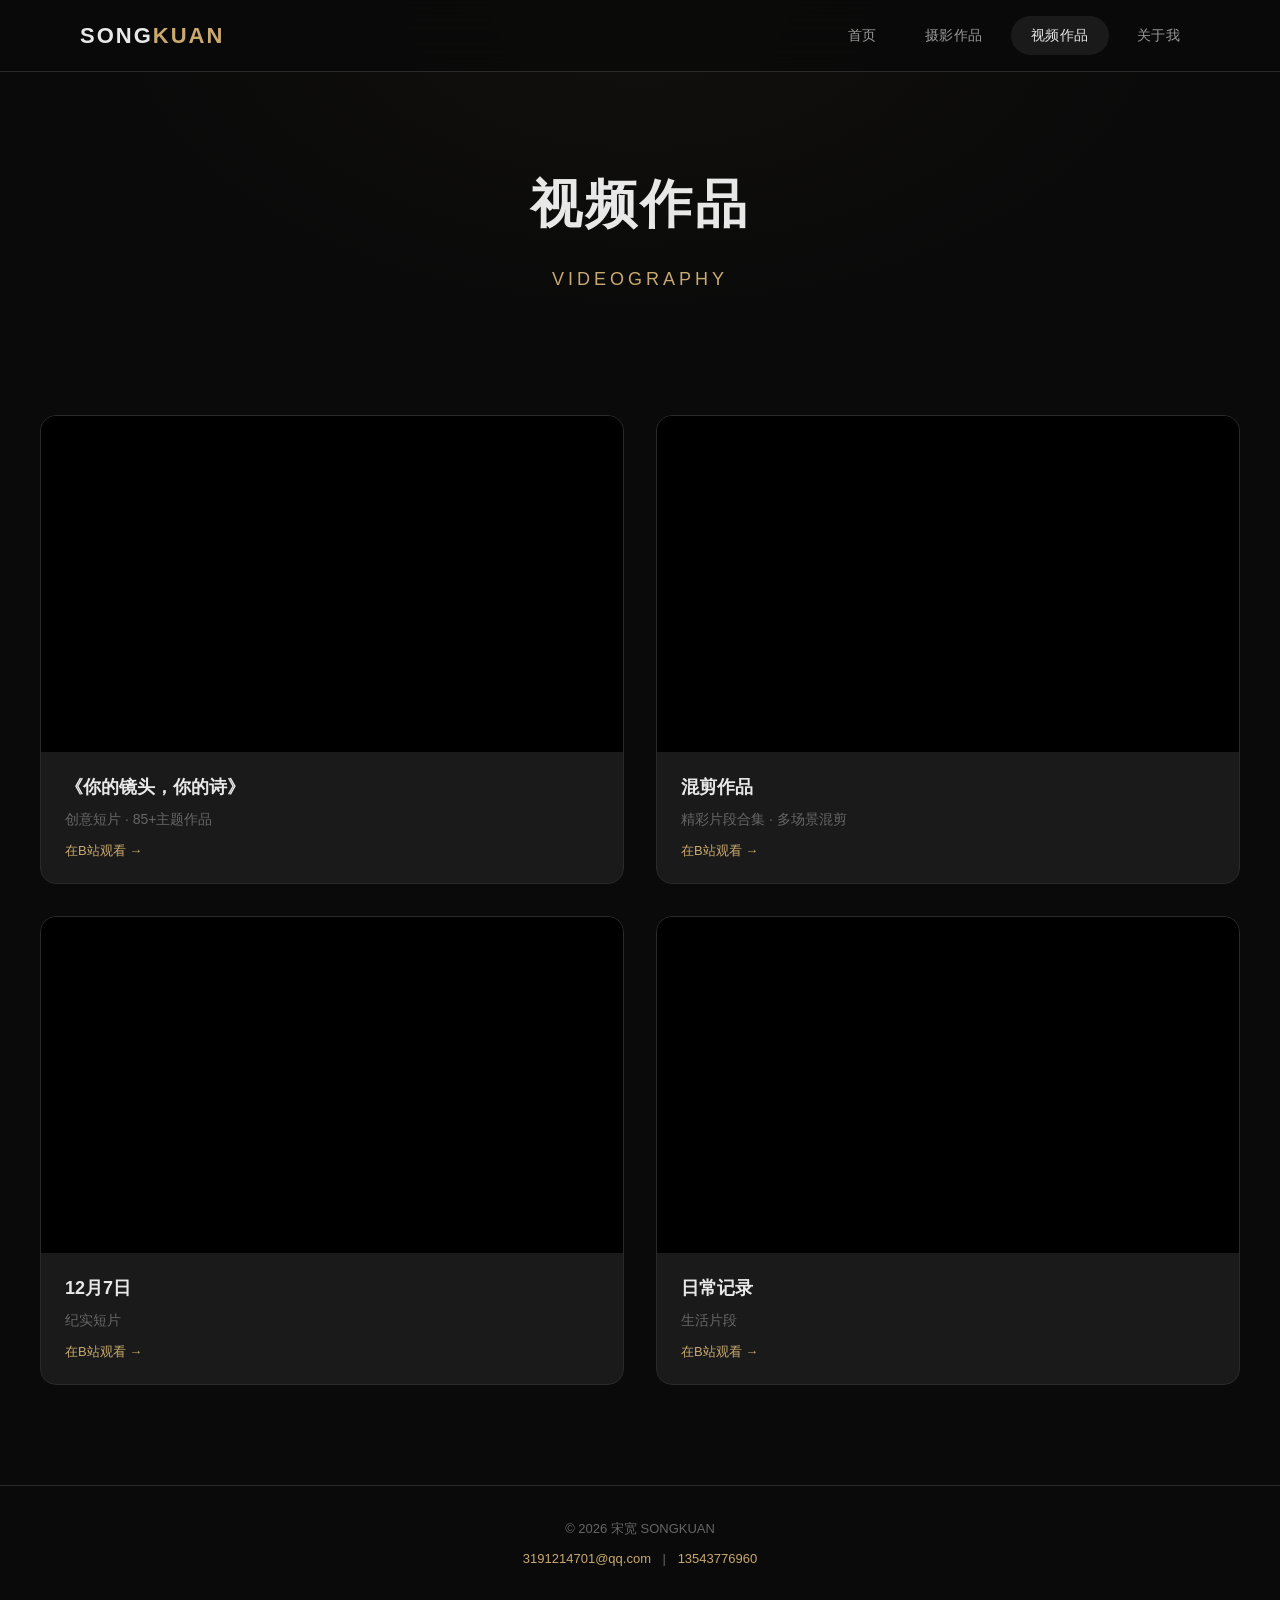
==== video.html @ 389e20d6 "Initial commit: portfolio website" ====
<!DOCTYPE html>
<html lang="zh-CN">
<head>
  <meta charset="UTF-8">
  <meta name="viewport" content="width=device-width, initial-scale=1.0">
  <title>视频作品 · 宋宽</title>
  <link rel="stylesheet" href="css/style.css">
</head>
<body>

<header class="header">
  <div class="container">
    <a href="index.html" class="logo">SONG<span>KUAN</span></a>
    <button class="menu-toggle" id="menuToggle" aria-label="菜单">
      <span></span><span></span><span></span>
    </button>
    <nav class="nav" id="nav">
      <a href="index.html">首页</a>
      <a href="gallery.html">摄影作品</a>
      <a href="video.html" class="active">视频作品</a>
      <a href="about.html">关于我</a>
    </nav>
  </div>
</header>

<section class="about-hero">
  <h1>视频<span>作品</span></h1>
  <p class="subtitle">VIDEOGRAPHY</p>
</section>

<section class="section" style="padding-top: 40px;">
  <div class="container">
    <div class="video-grid" id="videoGrid">

      <!-- 视频1: 你的镜头你的诗 -->
      <div class="video-card fade-up">
        <div class="video-embed">
          <iframe
            src="https://player.bilibili.com/player.html?bvid=替换为BV号&high_quality=1"
            scrolling="no" border="0" frameborder="no" framespacing="0"
            allowfullscreen="true"
            loading="lazy">
          </iframe>
        </div>
        <div class="video-info">
          <h3>《你的镜头，你的诗》</h3>
          <p>创意短片 · 85+主题作品</p>
          <a href="https://www.bilibili.com/video/替换为BV号" target="_blank" class="video-bilibili-link">在B站观看 →</a>
        </div>
      </div>

      <!-- 视频2: 混剪作品 -->
      <div class="video-card fade-up">
        <div class="video-embed">
          <iframe
            src="https://player.bilibili.com/player.html?bvid=替换为BV号&high_quality=1"
            scrolling="no" border="0" frameborder="no" framespacing="0"
            allowfullscreen="true"
            loading="lazy">
          </iframe>
        </div>
        <div class="video-info">
          <h3>混剪作品</h3>
          <p>精彩片段合集 · 多场景混剪</p>
          <a href="https://www.bilibili.com/video/替换为BV号" target="_blank" class="video-bilibili-link">在B站观看 →</a>
        </div>
      </div>

      <!-- 视频3: 12月7日 -->
      <div class="video-card fade-up">
        <div class="video-embed">
          <iframe
            src="https://player.bilibili.com/player.html?bvid=替换为BV号&high_quality=1"
            scrolling="no" border="0" frameborder="no" framespacing="0"
            allowfullscreen="true"
            loading="lazy">
          </iframe>
        </div>
        <div class="video-info">
          <h3>12月7日</h3>
          <p>纪实短片</p>
          <a href="https://www.bilibili.com/video/替换为BV号" target="_blank" class="video-bilibili-link">在B站观看 →</a>
        </div>
      </div>

      <!-- 视频4: 微信视频 -->
      <div class="video-card fade-up">
        <div class="video-embed">
          <iframe
            src="https://player.bilibili.com/player.html?bvid=替换为BV号&high_quality=1"
            scrolling="no" border="0" frameborder="no" framespacing="0"
            allowfullscreen="true"
            loading="lazy">
          </iframe>
        </div>
        <div class="video-info">
          <h3>日常记录</h3>
          <p>生活片段</p>
          <a href="https://www.bilibili.com/video/替换为BV号" target="_blank" class="video-bilibili-link">在B站观看 →</a>
        </div>
      </div>

    </div>
  </div>
</section>

<footer class="footer">
  <p>© 2026 宋宽 SONGKUAN</p>
  <p style="margin-top: 8px;">
    <a href="mailto:3191214701@qq.com">3191214701@qq.com</a>
    <span>|</span>
    <a href="tel:13543776960">13543776960</a>
  </p>
</footer>

<script src="js/main.js"></script>
</body>
</html>
---- css/style.css ----
/* ========== Reset & Base ========== */
*, *::before, *::after { box-sizing: border-box; margin: 0; padding: 0; }

:root {
  --bg-primary: #0a0a0a;
  --bg-secondary: #111111;
  --bg-card: #1a1a1a;
  --bg-hover: #222222;
  --text-primary: #e8e8e8;
  --text-secondary: #999999;
  --text-muted: #666666;
  --accent: #c9a96e;
  --accent-dim: #8b7348;
  --border: #2a2a2a;
  --border-light: #333333;
  --radius: 8px;
  --radius-lg: 16px;
  --shadow: 0 8px 32px rgba(0, 0, 0, 0.4);
  --max-width: 1200px;
  --header-height: 72px;
  --transition: 0.3s cubic-bezier(0.4, 0, 0.2, 1);
}

html { scroll-behavior: smooth; }

body {
  font-family: -apple-system, BlinkMacSystemFont, "Segoe UI", "PingFang SC",
               "Microsoft YaHei", "Helvetica Neue", sans-serif;
  background: var(--bg-primary);
  color: var(--text-primary);
  line-height: 1.7;
  -webkit-font-smoothing: antialiased;
  overflow-x: hidden;
}

a { color: var(--accent); text-decoration: none; transition: var(--transition); }
a:hover { color: #d4b87a; }
img { max-width: 100%; display: block; }
ul { list-style: none; }

/* ========== Header / Nav ========== */
.header {
  position: fixed; top: 0; left: 0; right: 0; z-index: 1000;
  height: var(--header-height);
  background: rgba(10, 10, 10, 0.85);
  backdrop-filter: blur(20px) saturate(180%);
  border-bottom: 1px solid var(--border);
  transition: var(--transition);
}

.header .container {
  max-width: var(--max-width); margin: 0 auto;
  height: 100%;
  display: flex; align-items: center; justify-content: space-between;
  padding: 0 40px;
}

.logo {
  font-size: 22px; font-weight: 700; letter-spacing: 2px;
  color: var(--text-primary);
}
.logo span { color: var(--accent); }

.nav { display: flex; gap: 8px; }
.nav a {
  color: var(--text-secondary); padding: 8px 20px;
  border-radius: 100px; font-size: 14px; font-weight: 500;
  letter-spacing: 0.5px;
  transition: var(--transition);
}
.nav a:hover, .nav a.active {
  color: var(--text-primary);
  background: var(--bg-card);
}

/* Mobile menu */
.menu-toggle {
  display: none; flex-direction: column; gap: 5px;
  background: none; border: none; cursor: pointer; padding: 4px;
}
.menu-toggle span {
  display: block; width: 24px; height: 2px;
  background: var(--text-primary); transition: var(--transition);
}

/* ========== Hero Section ========== */
.hero {
  min-height: 100vh;
  display: flex; align-items: center; justify-content: center;
  text-align: center; position: relative; overflow: hidden;
  padding: 120px 40px 80px;
}
.hero::before {
  content: '';
  position: absolute; inset: 0;
  background: radial-gradient(ellipse at center, rgba(201, 169, 110, 0.06) 0%, transparent 70%);
}
.hero-content { position: relative; z-index: 1; max-width: 700px; }
.hero h1 {
  font-size: clamp(36px, 6vw, 64px); font-weight: 800;
  letter-spacing: 4px; line-height: 1.15; margin-bottom: 24px;
}
.hero h1 span { color: var(--accent); display: block; }
.hero p {
  color: var(--text-secondary); font-size: 18px;
  margin-bottom: 48px; max-width: 500px; margin-left: auto; margin-right: auto;
}
.hero-buttons { display: flex; gap: 16px; justify-content: center; flex-wrap: wrap; }

.btn {
  display: inline-flex; align-items: center; gap: 8px;
  padding: 14px 32px; border-radius: 100px;
  font-size: 15px; font-weight: 600; letter-spacing: 0.5px;
  cursor: pointer; transition: var(--transition);
  border: none; text-decoration: none;
}
.btn-primary {
  background: var(--accent); color: #1a1a1a;
}
.btn-primary:hover { background: #d4b87a; color: #1a1a1a; transform: translateY(-2px); }
.btn-outline {
  background: transparent; color: var(--text-primary);
  border: 1px solid var(--border-light);
}
.btn-outline:hover { border-color: var(--accent); color: var(--accent); transform: translateY(-2px); }

/* ========== Section Common ========== */
.section {
  padding: 100px 40px;
}
.section-header {
  text-align: center; margin-bottom: 64px;
}
.section-header h2 {
  font-size: clamp(28px, 4vw, 40px); font-weight: 700;
  letter-spacing: 2px; margin-bottom: 12px;
}
.section-header h2 span { color: var(--accent); }
.section-header p { color: var(--text-muted); font-size: 16px; }
.container { max-width: var(--max-width); margin: 0 auto; }

/* ========== Photo Grid ========== */
.gallery-filter {
  display: flex; justify-content: center; gap: 8px; margin-bottom: 48px; flex-wrap: wrap;
}
.filter-btn {
  padding: 8px 24px; border-radius: 100px; cursor: pointer;
  font-size: 13px; font-weight: 500; letter-spacing: 1px;
  background: var(--bg-card); color: var(--text-secondary);
  border: 1px solid transparent; transition: var(--transition);
}
.filter-btn:hover { border-color: var(--accent-dim); color: var(--text-primary); }
.filter-btn.active { background: var(--accent); color: #1a1a1a; border-color: var(--accent); }

.photo-grid {
  display: grid;
  grid-template-columns: repeat(auto-fill, minmax(320px, 1fr));
  gap: 20px;
}
.photo-card {
  position: relative; border-radius: var(--radius);
  overflow: hidden; cursor: pointer; aspect-ratio: 3/2;
  background: var(--bg-card);
}
.photo-card img {
  width: 100%; height: 100%; object-fit: cover;
  transition: transform 0.6s cubic-bezier(0.4, 0, 0.2, 1);
}
.photo-card:hover img { transform: scale(1.05); }
.photo-card-overlay {
  position: absolute; inset: 0;
  background: linear-gradient(to top, rgba(0,0,0,0.8) 0%, transparent 50%);
  opacity: 0; transition: var(--transition);
  display: flex; align-items: flex-end; padding: 24px;
}
.photo-card:hover .photo-card-overlay { opacity: 1; }
.photo-card-overlay span {
  color: #fff; font-size: 13px; letter-spacing: 1px;
  transform: translateY(10px); transition: var(--transition);
}
.photo-card:hover .photo-card-overlay span { transform: translateY(0); }

/* ========== Video Section ========== */
.video-grid {
  display: grid;
  grid-template-columns: repeat(auto-fill, minmax(500px, 1fr));
  gap: 32px;
}
.video-card {
  background: var(--bg-card); border-radius: var(--radius-lg);
  overflow: hidden; border: 1px solid var(--border);
  transition: var(--transition);
}
.video-card:hover { border-color: var(--accent-dim); }
.video-thumb {
  position: relative; aspect-ratio: 16/9;
  background: var(--bg-secondary);
  display: flex; align-items: center; justify-content: center;
}
.video-thumb video {
  width: 100%; height: 100%; object-fit: cover;
}
.video-play-btn {
  position: absolute; width: 64px; height: 64px;
  background: rgba(201, 169, 110, 0.9);
  border-radius: 50%; border: none; cursor: pointer;
  transition: var(--transition);
  display: flex; align-items: center; justify-content: center;
}
.video-play-btn::after {
  content: ''; width: 0; height: 0;
  border-left: 16px solid #1a1a1a;
  border-top: 10px solid transparent;
  border-bottom: 10px solid transparent;
  margin-left: 4px;
}
.video-play-btn:hover { transform: scale(1.1); background: var(--accent); }
.video-info {
  padding: 20px 24px;
}
.video-info h3 {
  font-size: 18px; font-weight: 600; margin-bottom: 6px;
}
.video-info p {
  color: var(--text-muted); font-size: 14px;
}
.video-embed {
  position: relative; aspect-ratio: 16/9;
  background: #000;
}
.video-embed iframe {
  width: 100%; height: 100%; border: none;
}
.video-bilibili-link {
  display: inline-block; margin-top: 8px;
  color: var(--accent); font-size: 13px;
  text-decoration: none; transition: var(--transition);
}
.video-bilibili-link:hover { color: #fff; }

/* ========== Lightbox ========== */
.lightbox {
  position: fixed; inset: 0; z-index: 9999;
  background: rgba(0, 0, 0, 0.95);
  display: flex; align-items: center; justify-content: center;
  opacity: 0; pointer-events: none; transition: opacity 0.3s;
}
.lightbox.active { opacity: 1; pointer-events: all; }
.lightbox img { max-width: 90vw; max-height: 85vh; object-fit: contain; border-radius: 4px; }
.lightbox-close {
  position: absolute; top: 24px; right: 32px;
  width: 48px; height: 48px; font-size: 32px;
  background: rgba(255,255,255,0.1); border: none; color: #fff;
  cursor: pointer; border-radius: 50%; display: flex;
  align-items: center; justify-content: center;
  transition: var(--transition);
}
.lightbox-close:hover { background: rgba(255,255,255,0.2); }
.lightbox-prev, .lightbox-next {
  position: absolute; top: 50%; transform: translateY(-50%);
  width: 56px; height: 56px; font-size: 28px;
  background: rgba(255,255,255,0.1); border: none; color: #fff;
  cursor: pointer; border-radius: 50%;
  transition: var(--transition);
}
.lightbox-prev { left: 32px; }
.lightbox-next { right: 32px; }
.lightbox-prev:hover, .lightbox-next:hover { background: rgba(255,255,255,0.25); }

/* ========== About Page ========== */
.about-hero {
  padding: 160px 40px 80px; text-align: center;
  background: radial-gradient(ellipse at top, rgba(201, 169, 110, 0.04) 0%, transparent 60%);
}
.about-hero h1 {
  font-size: clamp(32px, 5vw, 52px); font-weight: 700;
  letter-spacing: 3px; margin-bottom: 16px;
}
.about-hero .subtitle { color: var(--accent); font-size: 18px; letter-spacing: 4px; }

.about-content {
  max-width: 900px; margin: 0 auto; padding: 0 40px 100px;
}
.about-section { margin-bottom: 64px; }
.about-section h3 {
  font-size: 22px; font-weight: 600; margin-bottom: 20px;
  padding-bottom: 12px; border-bottom: 1px solid var(--border);
  letter-spacing: 1px;
}
.about-section h3 span { color: var(--accent); }

.skill-tags { display: flex; flex-wrap: wrap; gap: 10px; }
.skill-tag {
  padding: 8px 20px; background: var(--bg-card); border-radius: 100px;
  font-size: 13px; color: var(--text-secondary);
  border: 1px solid var(--border); transition: var(--transition);
}
.skill-tag:hover { border-color: var(--accent-dim); color: var(--accent); }

.exp-timeline { position: relative; padding-left: 24px; }
.exp-timeline::before {
  content: ''; position: absolute; left: 0; top: 4px; bottom: 4px;
  width: 1px; background: var(--border-light);
}
.exp-item { margin-bottom: 32px; padding-left: 24px; position: relative; }
.exp-item::before {
  content: ''; position: absolute; left: -28px; top: 8px;
  width: 8px; height: 8px; border-radius: 50%;
  background: var(--accent);
}
.exp-item .date {
  font-size: 13px; color: var(--accent); letter-spacing: 1px; margin-bottom: 4px;
}
.exp-item h4 { font-size: 17px; font-weight: 600; margin-bottom: 4px; }
.exp-item .company { color: var(--text-secondary); font-size: 14px; margin-bottom: 8px; }
.exp-item .desc { color: var(--text-muted); font-size: 14px; line-height: 1.8; }

.cert-list {
  display: grid; grid-template-columns: repeat(auto-fill, minmax(200px, 1fr));
  gap: 12px;
}
.cert-item {
  padding: 16px 20px; background: var(--bg-card);
  border-radius: var(--radius); border: 1px solid var(--border);
  font-size: 14px; text-align: center; color: var(--text-secondary);
}

/* ========== Footer ========== */
.footer {
  border-top: 1px solid var(--border);
  padding: 32px 40px; text-align: center;
  color: var(--text-muted); font-size: 13px;
}
.footer a { margin: 0 8px; }

/* ========== Animations ========== */
@keyframes fadeUp {
  from { opacity: 0; transform: translateY(30px); }
  to   { opacity: 1; transform: translateY(0); }
}
.fade-up {
  animation: fadeUp 0.8s cubic-bezier(0.4, 0, 0.2, 1) forwards;
  opacity: 0;
}
.fade-up:nth-child(1) { animation-delay: 0.1s; }
.fade-up:nth-child(2) { animation-delay: 0.2s; }
.fade-up:nth-child(3) { animation-delay: 0.3s; }
.fade-up:nth-child(4) { animation-delay: 0.4s; }
.fade-up:nth-child(5) { animation-delay: 0.5s; }
.fade-up:nth-child(6) { animation-delay: 0.6s; }

/* ========== Responsive ========== */
@media (max-width: 768px) {
  .header .container { padding: 0 20px; }
  .nav { display: none; }
  .nav.open {
    display: flex; flex-direction: column;
    position: absolute; top: var(--header-height); left: 0; right: 0;
    background: rgba(10, 10, 10, 0.98); padding: 16px 20px;
    border-bottom: 1px solid var(--border);
  }
  .menu-toggle { display: flex; }

  .section { padding: 60px 20px; }
  .hero { padding: 100px 20px 60px; }
  .photo-grid { grid-template-columns: repeat(auto-fill, minmax(160px, 1fr)); gap: 10px; }
  .video-grid { grid-template-columns: 1fr; }
  .lightbox-prev { left: 12px; }
  .lightbox-next { right: 12px; }
  .about-hero { padding: 120px 20px 60px; }
  .about-content { padding: 0 20px 60px; }
  .hero-buttons { flex-direction: column; align-items: center; }
}
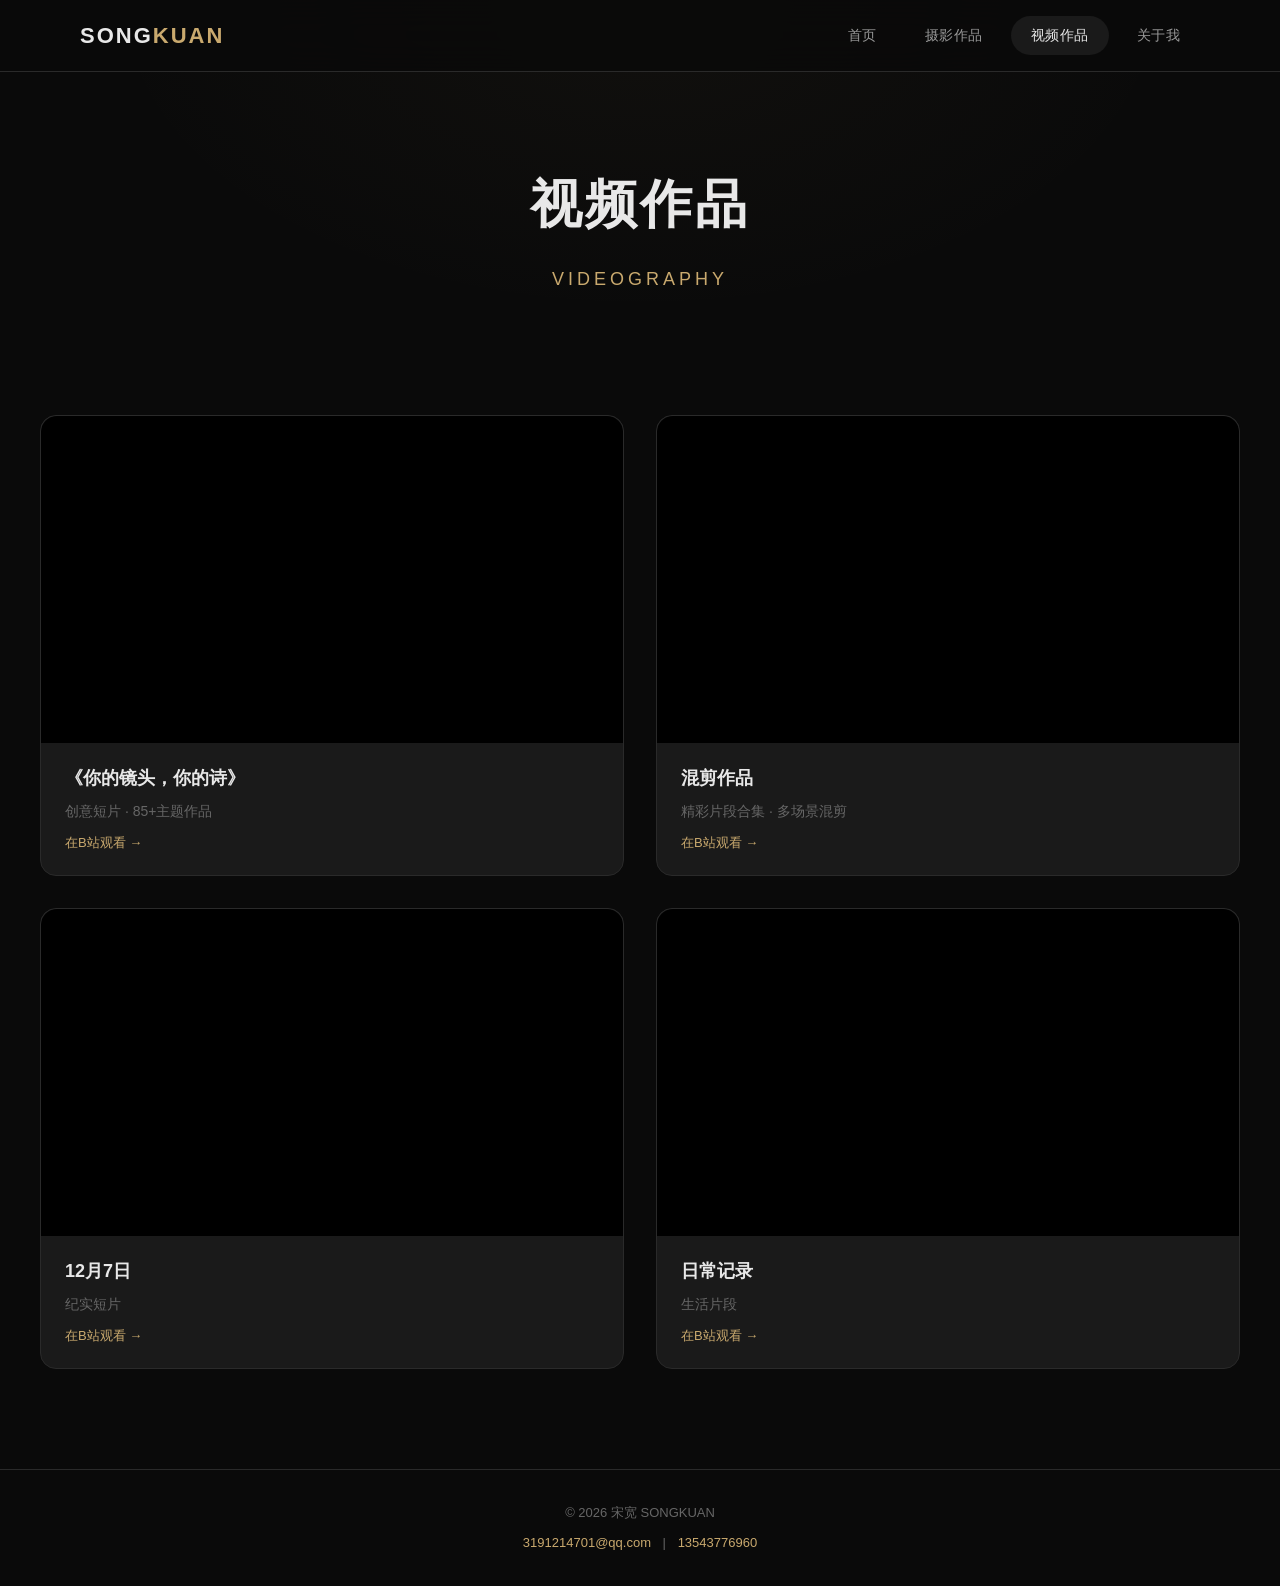
==== commit 43e0d197: "修复视频iframe尺寸和加载问题" ====
--- a/video.html
+++ b/video.html
@@ -3,6 +3,7 @@
 <head>
   <meta charset="UTF-8">
   <meta name="viewport" content="width=device-width, initial-scale=1.0">
+  <meta name="referrer" content="no-referrer">
   <title>视频作品 · 宋宽</title>
   <link rel="stylesheet" href="css/style.css">
 </head>
@@ -36,16 +37,17 @@
       <div class="video-card fade-up">
         <div class="video-embed">
           <iframe
-            src="https://player.bilibili.com/player.html?bvid=替换为BV号&high_quality=1"
-            scrolling="no" border="0" frameborder="no" framespacing="0"
-            allowfullscreen="true"
-            loading="lazy">
+            src="https://player.bilibili.com/player.html?bvid=BV1nYEj68E4a&page=1&high_quality=1&autoplay=0"
+            allow="autoplay; encrypted-media; fullscreen"
+            allowfullscreen
+            referrerpolicy="no-referrer"
+            >
           </iframe>
         </div>
         <div class="video-info">
           <h3>《你的镜头，你的诗》</h3>
           <p>创意短片 · 85+主题作品</p>
-          <a href="https://www.bilibili.com/video/替换为BV号" target="_blank" class="video-bilibili-link">在B站观看 →</a>
+          <a href="https://www.bilibili.com/video/BV1nYEj68E4a" target="_blank" class="video-bilibili-link">在B站观看 →</a>
         </div>
       </div>
 
@@ -53,16 +55,17 @@
       <div class="video-card fade-up">
         <div class="video-embed">
           <iframe
-            src="https://player.bilibili.com/player.html?bvid=替换为BV号&high_quality=1"
-            scrolling="no" border="0" frameborder="no" framespacing="0"
-            allowfullscreen="true"
-            loading="lazy">
+            src="https://player.bilibili.com/player.html?bvid=BV1nYEj68Eip&page=1&high_quality=1&autoplay=0"
+            allow="autoplay; encrypted-media; fullscreen"
+            allowfullscreen
+            referrerpolicy="no-referrer"
+            >
           </iframe>
         </div>
         <div class="video-info">
           <h3>混剪作品</h3>
           <p>精彩片段合集 · 多场景混剪</p>
-          <a href="https://www.bilibili.com/video/替换为BV号" target="_blank" class="video-bilibili-link">在B站观看 →</a>
+          <a href="https://www.bilibili.com/video/BV1nYEj68Eip" target="_blank" class="video-bilibili-link">在B站观看 →</a>
         </div>
       </div>
 
@@ -70,16 +73,17 @@
       <div class="video-card fade-up">
         <div class="video-embed">
           <iframe
-            src="https://player.bilibili.com/player.html?bvid=替换为BV号&high_quality=1"
-            scrolling="no" border="0" frameborder="no" framespacing="0"
-            allowfullscreen="true"
-            loading="lazy">
+            src="https://player.bilibili.com/player.html?bvid=BV1nYEj68EEd&page=1&high_quality=1&autoplay=0"
+            allow="autoplay; encrypted-media; fullscreen"
+            allowfullscreen
+            referrerpolicy="no-referrer"
+            >
           </iframe>
         </div>
         <div class="video-info">
           <h3>12月7日</h3>
           <p>纪实短片</p>
-          <a href="https://www.bilibili.com/video/替换为BV号" target="_blank" class="video-bilibili-link">在B站观看 →</a>
+          <a href="https://www.bilibili.com/video/BV1nYEj68EEd" target="_blank" class="video-bilibili-link">在B站观看 →</a>
         </div>
       </div>
 
@@ -87,16 +91,17 @@
       <div class="video-card fade-up">
         <div class="video-embed">
           <iframe
-            src="https://player.bilibili.com/player.html?bvid=替换为BV号&high_quality=1"
-            scrolling="no" border="0" frameborder="no" framespacing="0"
-            allowfullscreen="true"
-            loading="lazy">
+            src="https://player.bilibili.com/player.html?bvid=BV1nYEj68EBP&page=1&high_quality=1&autoplay=0"
+            allow="autoplay; encrypted-media; fullscreen"
+            allowfullscreen
+            referrerpolicy="no-referrer"
+            >
           </iframe>
         </div>
         <div class="video-info">
           <h3>日常记录</h3>
           <p>生活片段</p>
-          <a href="https://www.bilibili.com/video/替换为BV号" target="_blank" class="video-bilibili-link">在B站观看 →</a>
+          <a href="https://www.bilibili.com/video/BV1nYEj68EBP" target="_blank" class="video-bilibili-link">在B站观看 →</a>
         </div>
       </div>
 
--- a/css/style.css
+++ b/css/style.css
@@ -225,11 +225,18 @@
   color: var(--text-muted); font-size: 14px;
 }
 .video-embed {
-  position: relative; aspect-ratio: 16/9;
+  position: relative;
+  padding-bottom: 56.25%; /* 16:9 */
+  height: 0;
+  overflow: hidden;
   background: #000;
+  border-radius: var(--radius-lg) var(--radius-lg) 0 0;
 }
 .video-embed iframe {
-  width: 100%; height: 100%; border: none;
+  position: absolute;
+  top: 0; left: 0;
+  width: 100%; height: 100%;
+  border: none;
 }
 .video-bilibili-link {
   display: inline-block; margin-top: 8px;
